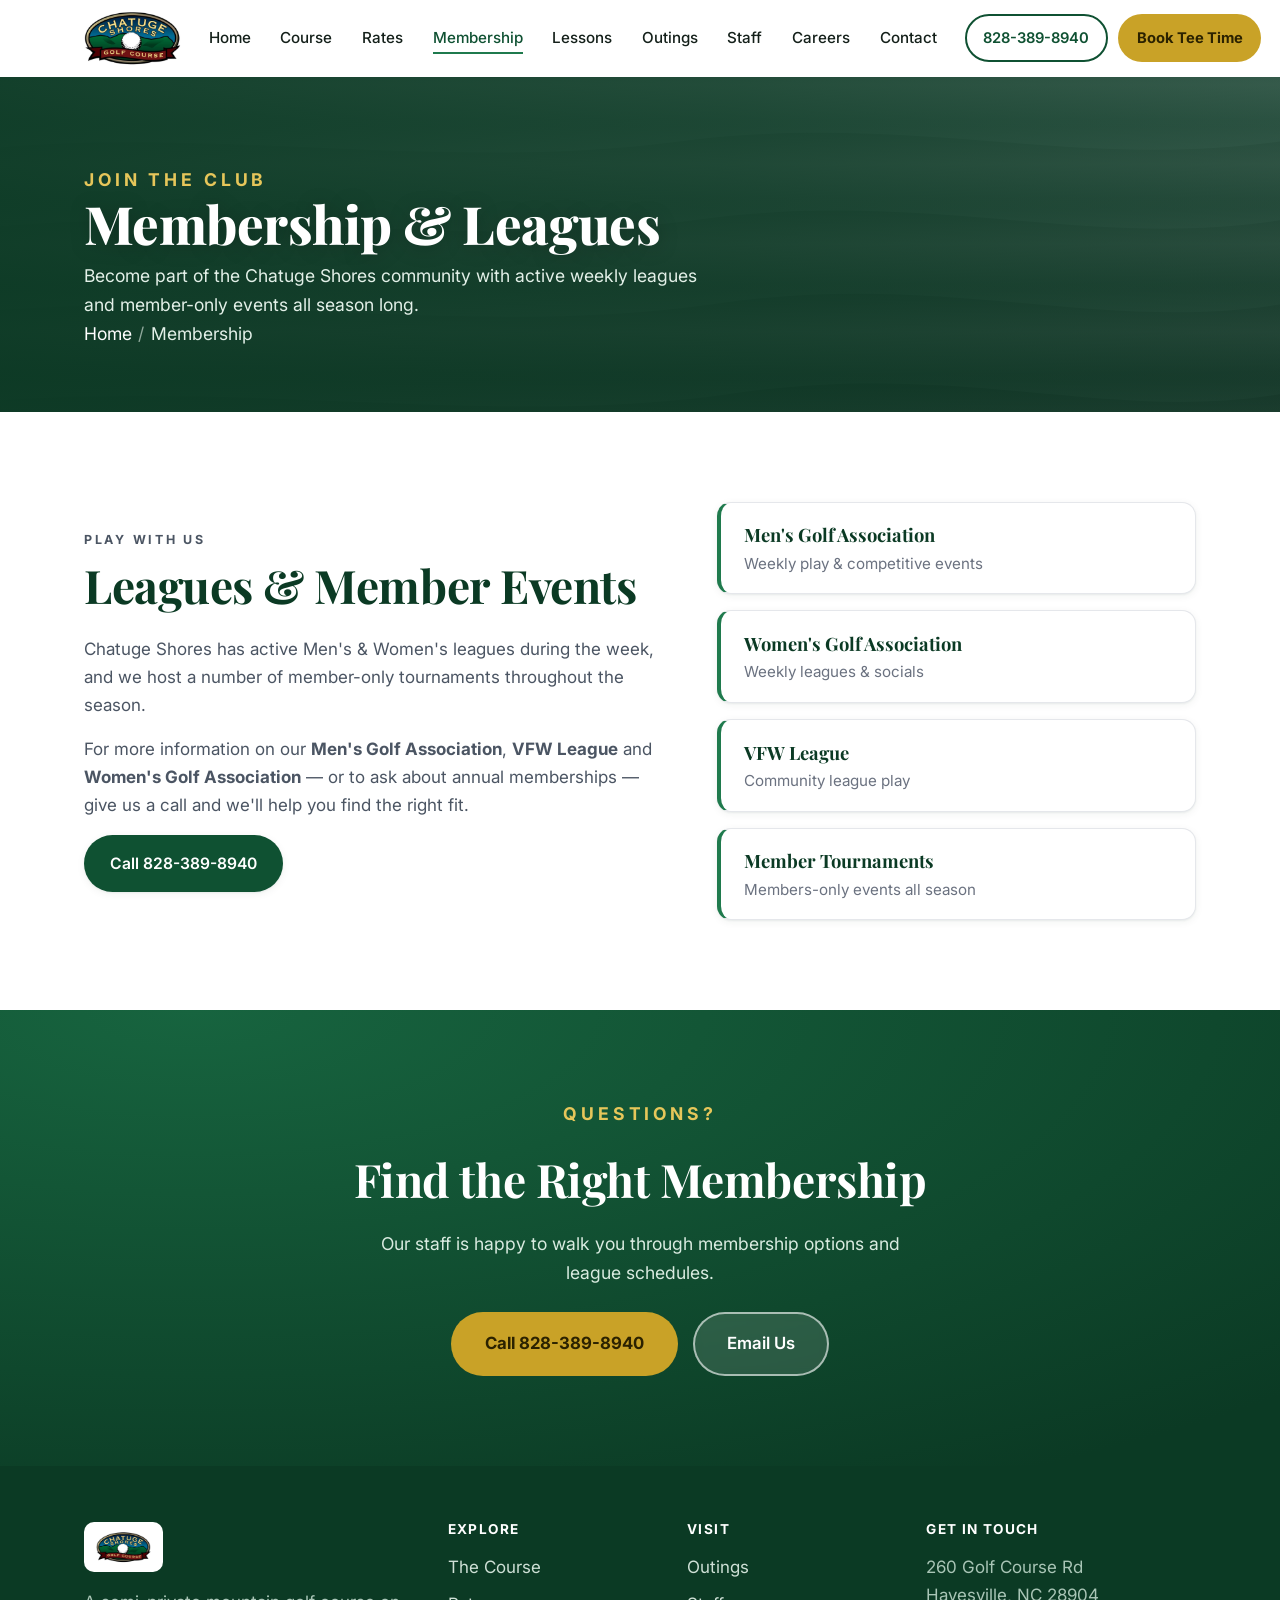
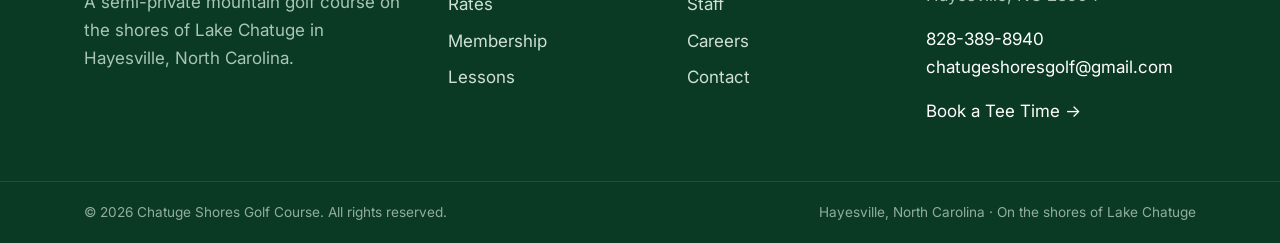
==== membership.html @ f45949d8 "main files" ====
<!DOCTYPE html>
<html lang="en">
<head>
  <meta charset="UTF-8" />
  <meta name="viewport" content="width=device-width, initial-scale=1.0" />
  <title>Membership &amp; Leagues | Chatuge Shores Golf Course</title>
  <meta name="description" content="Join Chatuge Shores. Active Men's and Women's leagues, a VFW league and member-only tournaments throughout the season. Call 828-389-8940." />
  <meta name="theme-color" content="#0f5132" />
  <link rel="icon" type="image/svg+xml" href="assets/favicon.svg" />
  <link rel="preconnect" href="https://fonts.googleapis.com" />
  <link rel="preconnect" href="https://fonts.gstatic.com" crossorigin />
  <link href="https://fonts.googleapis.com/css2?family=Playfair+Display:wght@600;700;800&family=Inter:wght@400;500;600;700&display=swap" rel="stylesheet" />
  <link rel="stylesheet" href="styles/style.css" />
</head>
<body>
  <a class="skip-link" href="#main">Skip to content</a>

  <header class="site-header" id="siteHeader">
    <div class="container header-inner">
      <a href="index.html" class="brand" aria-label="Chatuge Shores Golf Course home">
        <img src="assets/logo.png" alt="Chatuge Shores Golf Course" class="brand-logo" />
      </a>
      <nav class="main-nav" aria-label="Primary">
        <ul>
          <li><a href="index.html" data-nav="home">Home</a></li>
          <li><a href="course.html" data-nav="course">Course</a></li>
          <li><a href="rates.html" data-nav="rates">Rates</a></li>
          <li><a href="membership.html" data-nav="membership">Membership</a></li>
          <li><a href="instruction.html" data-nav="instruction">Lessons</a></li>
          <li><a href="outings.html" data-nav="outings">Outings</a></li>
          <li><a href="staff.html" data-nav="staff">Staff</a></li>
          <li><a href="careers.html" data-nav="careers">Careers</a></li>
          <li><a href="contact.html" data-nav="contact">Contact</a></li>
        </ul>
      </nav>
      <div class="header-actions">
        <a href="tel:+18283898940" class="btn btn-outline">828-389-8940</a>
        <a href="https://chatuge-shores-golf-course.book.teeitup.com/?course=8101" target="_blank" rel="noopener" class="btn btn-book">Book Tee Time</a>
      </div>
      <button class="nav-toggle" id="navToggle" aria-label="Open menu" aria-expanded="false" aria-controls="mobileNav">
        <span></span><span></span><span></span>
      </button>
    </div>
    <nav class="mobile-nav" id="mobileNav" aria-label="Mobile">
      <ul>
        <li><a href="index.html">Home</a></li>
        <li><a href="course.html">Course</a></li>
        <li><a href="rates.html">Rates</a></li>
        <li><a href="membership.html">Membership</a></li>
        <li><a href="instruction.html">Lessons</a></li>
        <li><a href="outings.html">Outings</a></li>
        <li><a href="staff.html">Staff</a></li>
        <li><a href="careers.html">Careers</a></li>
        <li><a href="contact.html">Contact</a></li>
        <li><a href="https://chatuge-shores-golf-course.book.teeitup.com/?course=8101" target="_blank" rel="noopener" class="mobile-call">Book a Tee Time Online</a></li>
        <li><a href="tel:+18283898940" class="mobile-call">Call 828-389-8940</a></li>
      </ul>
    </nav>
  </header>

  <main id="main">
    <section class="page-banner">
      <div class="container">
        <p class="eyebrow">Join the Club</p>
        <h1>Membership &amp; Leagues</h1>
        <p>Become part of the Chatuge Shores community with active weekly leagues and member-only events all season long.</p>
        <p class="breadcrumb"><a href="index.html">Home</a><span>/</span>Membership</p>
      </div>
    </section>

    <section class="section">
      <div class="container membership-grid">
        <div>
          <p class="eyebrow">Play With Us</p>
          <h2>Leagues &amp; Member Events</h2>
          <p>Chatuge Shores has active Men's &amp; Women's leagues during the week, and we host a number of member-only tournaments throughout the season.</p>
          <p>For more information on our <strong>Men's Golf Association</strong>, <strong>VFW League</strong> and <strong>Women's Golf Association</strong> &mdash; or to ask about annual memberships &mdash; give us a call and we'll help you find the right fit.</p>
          <a href="tel:+18283898940" class="btn btn-primary">Call 828-389-8940</a>
        </div>
        <ul class="feature-list">
          <li><strong>Men's Golf Association</strong><span>Weekly play &amp; competitive events</span></li>
          <li><strong>Women's Golf Association</strong><span>Weekly leagues &amp; socials</span></li>
          <li><strong>VFW League</strong><span>Community league play</span></li>
          <li><strong>Member Tournaments</strong><span>Members-only events all season</span></li>
        </ul>
      </div>
    </section>

    <section class="section cta-band">
      <div class="container">
        <p class="eyebrow light">Questions?</p>
        <h2>Find the Right Membership</h2>
        <p>Our staff is happy to walk you through membership options and league schedules.</p>
        <div class="btn-row">
          <a href="tel:+18283898940" class="btn btn-book btn-lg">Call 828-389-8940</a>
          <a href="mailto:chatugeshoresgolf@gmail.com?subject=Membership%20Inquiry" class="btn btn-ghost btn-lg">Email Us</a>
        </div>
      </div>
    </section>
  </main>

  <footer class="site-footer">
    <div class="container footer-grid">
      <div class="footer-brand">
        <img src="assets/logo.png" alt="Chatuge Shores Golf Course" class="footer-logo" />
        <p>A semi-private mountain golf course on the shores of Lake Chatuge in Hayesville, North Carolina.</p>
      </div>
      <div class="footer-col">
        <h4>Explore</h4>
        <ul>
          <li><a href="course.html">The Course</a></li>
          <li><a href="rates.html">Rates</a></li>
          <li><a href="membership.html">Membership</a></li>
          <li><a href="instruction.html">Lessons</a></li>
        </ul>
      </div>
      <div class="footer-col">
        <h4>Visit</h4>
        <ul>
          <li><a href="outings.html">Outings</a></li>
          <li><a href="staff.html">Staff</a></li>
          <li><a href="careers.html">Careers</a></li>
          <li><a href="contact.html">Contact</a></li>
        </ul>
      </div>
      <div class="footer-col footer-contact">
        <h4>Get in Touch</h4>
        <p>260 Golf Course Rd<br />Hayesville, NC 28904</p>
        <p><a href="tel:+18283898940">828-389-8940</a><br /><a href="mailto:chatugeshoresgolf@gmail.com">chatugeshoresgolf@gmail.com</a></p>
        <p><a href="https://chatuge-shores-golf-course.book.teeitup.com/?course=8101" target="_blank" rel="noopener">Book a Tee Time &rarr;</a></p>
      </div>
    </div>
    <div class="footer-bottom">
      <div class="container">
        <p>&copy; <span id="year"></span> Chatuge Shores Golf Course. All rights reserved.</p>
        <p>Hayesville, North Carolina &middot; On the shores of Lake Chatuge</p>
      </div>
    </div>
  </footer>

  <a href="tel:+18283898940" class="fab-call" aria-label="Call Chatuge Shores Golf Course">
    <svg viewBox="0 0 24 24" width="24" height="24" aria-hidden="true"><path fill="currentColor" d="M6.62 10.79a15.05 15.05 0 0 0 6.59 6.59l2.2-2.2a1 1 0 0 1 1.02-.24 11.36 11.36 0 0 0 3.57.57 1 1 0 0 1 1 1V20a1 1 0 0 1-1 1A17 17 0 0 1 3 4a1 1 0 0 1 1-1h3.5a1 1 0 0 1 1 1c0 1.25.2 2.45.57 3.57a1 1 0 0 1-.25 1.02l-2.2 2.2Z"/></svg>
  </a>

  <script src="scripts/main.js" defer></script>
</body>
</html>
---- styles/style.css ----
/* ==========================================================================
   Chatuge Shores Golf Course — Design System
   ========================================================================== */

:root {
  --green-900: #0b3a24;
  --green-800: #0f5132;
  --green-700: #17643f;
  --green-600: #1f7a4d;
  --green-500: #2d8a4e;
  --green-100: #e7f2ec;
  --gold: #c9a227;
  --gold-light: #e6c65a;
  --sand: #f6ecc9;
  --lake: #3d84c6;
  --ink: #14201a;
  --slate: #4b5563;
  --muted: #6b7280;
  --line: #e5e7eb;
  --bg: #ffffff;
  --bg-alt: #f4f7f4;
  --white: #ffffff;

  --font-serif: "Playfair Display", Georgia, "Times New Roman", serif;
  --font-sans: "Inter", -apple-system, BlinkMacSystemFont, "Segoe UI", Roboto, Helvetica, Arial, sans-serif;

  --radius: 14px;
  --radius-lg: 22px;
  --shadow-sm: 0 1px 2px rgba(11, 58, 36, 0.06), 0 2px 8px rgba(11, 58, 36, 0.06);
  --shadow-md: 0 10px 30px rgba(11, 58, 36, 0.10);
  --shadow-lg: 0 24px 60px rgba(11, 58, 36, 0.18);
  --container: 1160px;
  --header-h: 76px;
  --ease: cubic-bezier(0.22, 1, 0.36, 1);
}

/* ---------- Reset ---------- */
*, *::before, *::after { box-sizing: border-box; }
html { scroll-behavior: smooth; scroll-padding-top: calc(var(--header-h) + 10px); -webkit-text-size-adjust: 100%; }
body {
  margin: 0;
  font-family: var(--font-sans);
  color: var(--ink);
  background: var(--bg);
  line-height: 1.65;
  font-size: 17px;
  -webkit-font-smoothing: antialiased;
}
img, svg, iframe { display: block; max-width: 100%; }
a { color: var(--green-700); text-decoration: none; }
a:hover { text-decoration: underline; }
ul { margin: 0; padding: 0; list-style: none; }
h1, h2, h3, h4 { font-family: var(--font-serif); line-height: 1.12; color: var(--green-900); margin: 0 0 .5em; letter-spacing: -0.01em; }
h1 { font-size: clamp(2.4rem, 6vw, 4.2rem); font-weight: 800; }
h2 { font-size: clamp(1.9rem, 3.6vw, 2.9rem); font-weight: 700; }
h3 { font-size: 1.3rem; font-weight: 700; }
p { margin: 0 0 1rem; }

.container { width: 100%; max-width: var(--container); margin: 0 auto; padding: 0 24px; }

.eyebrow {
  text-transform: uppercase;
  letter-spacing: 0.22em;
  font-size: 0.78rem;
  font-weight: 700;
  color: var(--green-600);
  margin: 0 0 0.6rem;
}
.eyebrow.light { color: var(--gold-light); }

.skip-link {
  position: absolute; left: -999px; top: 0; z-index: 200;
  background: var(--green-800); color: #fff; padding: 10px 16px; border-radius: 0 0 8px 0;
}
.skip-link:focus { left: 0; }

/* ---------- Buttons ---------- */
.btn {
  display: inline-flex; align-items: center; justify-content: center; gap: 0.5rem;
  font-family: var(--font-sans); font-weight: 600; font-size: 0.98rem;
  padding: 0.85rem 1.5rem; border-radius: 999px; cursor: pointer;
  border: 2px solid transparent; transition: transform .25s var(--ease), box-shadow .25s var(--ease), background .2s, color .2s, border-color .2s;
  text-decoration: none; white-space: nowrap;
}
.btn:hover { text-decoration: none; transform: translateY(-2px); }
.btn-primary { background: var(--green-800); color: #fff; box-shadow: var(--shadow-sm); }
.btn-primary:hover { background: var(--green-700); box-shadow: var(--shadow-md); }
.btn-outline { background: transparent; color: var(--green-800); border-color: var(--green-800); }
.btn-outline:hover { background: var(--green-800); color: #fff; }
.btn-ghost { background: rgba(255,255,255,0.12); color: #fff; border-color: rgba(255,255,255,0.6); backdrop-filter: blur(4px); }
.btn-ghost:hover { background: #fff; color: var(--green-800); border-color: #fff; }
.btn-block { display: flex; width: 100%; margin-top: 0.5rem; }
.btn-call { background: var(--gold); color: #2b2200; font-weight: 700; }
.btn-call:hover { background: var(--gold-light); }
.btn-book { background: var(--gold); color: #2b2200; font-weight: 700; }
.btn-book:hover { background: var(--gold-light); }
.btn-lg { padding: 1rem 2rem; font-size: 1.05rem; }

/* ---------- Header ---------- */
.site-header {
  position: sticky; top: 0; z-index: 100;
  background: rgba(255,255,255,0.82);
  backdrop-filter: saturate(160%) blur(12px);
  border-bottom: 1px solid transparent;
  transition: box-shadow .3s var(--ease), background .3s, border-color .3s;
}
.site-header.scrolled { box-shadow: var(--shadow-sm); border-bottom-color: var(--line); background: rgba(255,255,255,0.95); }
.header-inner { display: flex; align-items: center; gap: 1rem; height: var(--header-h); }
.brand { display: inline-flex; align-items: center; flex: none; }
.brand-logo { height: 60px; width: auto; flex: none; max-width: none; }
.main-nav { margin-left: auto; }
.main-nav ul { display: flex; gap: 0.35rem; }
.main-nav a {
  display: inline-block; padding: 0.5rem 0.75rem; border-radius: 8px;
  color: var(--ink); font-weight: 500; font-size: 0.95rem; position: relative;
}
.main-nav a::after {
  content: ""; position: absolute; left: 0.75rem; right: 0.75rem; bottom: 0.3rem; height: 2px;
  background: var(--green-600); transform: scaleX(0); transform-origin: left; transition: transform .25s var(--ease);
}
.main-nav a:hover { text-decoration: none; color: var(--green-800); }
.main-nav a:hover::after, .main-nav a.active::after { transform: scaleX(1); }
.main-nav a.active { color: var(--green-800); }
.header-call { padding: 0.6rem 1.1rem; }

.nav-toggle { display: none; flex-direction: column; gap: 5px; width: 44px; height: 44px; border: 0; background: transparent; cursor: pointer; padding: 10px; margin-left: auto; }
.nav-toggle span { height: 2.5px; background: var(--green-900); border-radius: 2px; transition: transform .3s var(--ease), opacity .2s; }
.nav-toggle[aria-expanded="true"] span:nth-child(1) { transform: translateY(7.5px) rotate(45deg); }
.nav-toggle[aria-expanded="true"] span:nth-child(2) { opacity: 0; }
.nav-toggle[aria-expanded="true"] span:nth-child(3) { transform: translateY(-7.5px) rotate(-45deg); }

.mobile-nav { display: none; overflow: hidden; max-height: 0; transition: max-height .4s var(--ease); background: #fff; border-top: 1px solid var(--line); }
.mobile-nav.open { max-height: 640px; }
.mobile-nav ul { padding: 0.5rem 0; }
.mobile-nav a { display: block; padding: 0.9rem 24px; font-weight: 600; color: var(--ink); border-bottom: 1px solid var(--bg-alt); }
.mobile-nav a:hover { background: var(--green-100); text-decoration: none; }
.mobile-call { color: var(--green-800) !important; }

/* ---------- Hero ---------- */
.hero { position: relative; min-height: min(88vh, 760px); display: flex; align-items: center; overflow: hidden; }
.hero-media {
  position: absolute; inset: 0;
  background: url("../assets/hero.svg") center 60% / cover no-repeat;
  transform: scale(1.04);
}
.hero-video { position: absolute; inset: 0; width: 100%; height: 100%; object-fit: cover; z-index: 0; }
.hero-overlay {
  position: absolute; inset: 0;
  background: linear-gradient(100deg, rgba(11,58,36,0.82) 0%, rgba(11,58,36,0.55) 42%, rgba(11,58,36,0.12) 78%);
}
.hero-content { position: relative; z-index: 1; color: #fff; padding: 4rem 24px; }
.hero-inner { max-width: 640px; }
.hero-content .eyebrow { color: var(--gold-light); }
.hero h1 { color: #fff; text-shadow: 0 2px 24px rgba(0,0,0,0.25); }
.hero h1 span { color: var(--gold-light); font-style: italic; }
.hero-sub { font-size: 1.2rem; color: #eaf4ee; max-width: 560px; margin-bottom: 1.8rem; }
.hero-actions { display: flex; flex-wrap: wrap; gap: 0.9rem; margin-bottom: 2.2rem; }
.hero-badges { display: flex; flex-wrap: wrap; gap: 1.6rem; color: #dcefe3; font-size: 0.92rem; }
.hero-badges li { display: flex; flex-direction: column; }
.hero-badges strong { font-size: 1.35rem; color: #fff; font-family: var(--font-serif); }

/* ---------- Facts strip ---------- */
.facts { background: var(--green-800); color: #fff; }
.facts-grid { display: grid; grid-template-columns: repeat(4, 1fr); gap: 1rem; padding: 1.6rem 24px; }
.fact { text-align: center; padding: 0.4rem; border-right: 1px solid rgba(255,255,255,0.14); }
.fact:last-child { border-right: 0; }
.fact-num { display: block; font-family: var(--font-serif); font-size: clamp(1.6rem, 3vw, 2.3rem); font-weight: 800; color: var(--gold-light); }
.fact-label { font-size: 0.82rem; letter-spacing: 0.06em; text-transform: uppercase; color: #cfe4d7; }

/* ---------- Sections ---------- */
.section { padding: clamp(3.5rem, 7vw, 6.5rem) 0; }
.section-alt { background: var(--bg-alt); }
.section-dark { background: radial-gradient(120% 120% at 20% 0%, var(--green-700), var(--green-900)); color: #fff; }
.section-dark h2 { color: #fff; }
.section-head { max-width: 720px; margin-bottom: 2.6rem; }
.section-head.center { margin: 0 auto 2.8rem; text-align: center; }
.section-lead { font-size: 1.12rem; color: var(--slate); }
.section-dark .section-lead { color: #d9ebe0; }

/* ---------- About ---------- */
.about-grid { display: grid; grid-template-columns: 1.6fr 1fr; gap: 3rem; align-items: start; }
.about-copy p { color: var(--slate); }
.amenities { margin-top: 2rem; }
.amenities h3 { color: var(--green-800); margin-bottom: 0.9rem; }
.amenity-list { display: grid; grid-template-columns: 1fr 1fr; gap: 0.9rem 1.5rem; }
.amenity-list li { display: flex; align-items: center; gap: 0.7rem; font-weight: 600; color: var(--ink); }
.amenity-list svg { width: 26px; height: 26px; color: var(--green-600); background: var(--green-100); border-radius: 8px; padding: 4px; flex: none; }
.about-card {
  background: linear-gradient(160deg, var(--green-800), var(--green-700));
  color: #fff; padding: 2rem; border-radius: var(--radius-lg); box-shadow: var(--shadow-md);
  position: sticky; top: calc(var(--header-h) + 20px);
}
.about-card h3 { color: #fff; }
.about-card p { color: #d9ebe0; }
.about-card .btn-primary { background: #fff; color: var(--green-800); }
.about-card .btn-primary:hover { background: var(--gold-light); color: #2b2200; }
.about-card .btn-outline { color: #fff; border-color: rgba(255,255,255,0.7); }
.about-card .btn-outline:hover { background: #fff; color: var(--green-800); }

/* ---------- Scorecard ---------- */
.table-wrap { overflow-x: auto; border-radius: var(--radius); box-shadow: var(--shadow-sm); border: 1px solid var(--line); background: #fff; }
.scorecard { width: 100%; border-collapse: collapse; min-width: 460px; }
.scorecard th, .scorecard td { padding: 1rem 1.25rem; text-align: center; }
.scorecard thead th { background: var(--green-800); color: #fff; font-family: var(--font-sans); font-weight: 600; letter-spacing: 0.04em; text-transform: uppercase; font-size: 0.82rem; }
.scorecard thead th:first-child, .scorecard tbody th { text-align: left; }
.scorecard tbody th { font-family: var(--font-sans); font-weight: 700; color: var(--ink); display: flex; align-items: center; gap: 0.6rem; }
.scorecard tbody tr:nth-child(even) { background: var(--bg-alt); }
.scorecard tbody tr:hover { background: var(--green-100); }
.scorecard td { color: var(--slate); font-variant-numeric: tabular-nums; font-weight: 600; }
.tee { width: 14px; height: 14px; border-radius: 50%; display: inline-block; border: 2px solid rgba(0,0,0,0.15); flex: none; }
.tee-blue { background: #2f6fd0; }
.tee-white { background: #fff; }
.tee-gold { background: var(--gold); }
.tee-red { background: #d64545; }
.fineprint { margin-top: 1rem; color: var(--muted); font-size: 0.9rem; }

/* ---------- Cards (rates) ---------- */
.cards-3 { display: grid; grid-template-columns: repeat(3, 1fr); gap: 1.5rem; }
.rate-card {
  background: #fff; border: 1px solid var(--line); border-radius: var(--radius-lg);
  padding: 2rem; box-shadow: var(--shadow-sm); position: relative;
  transition: transform .3s var(--ease), box-shadow .3s var(--ease); display: flex; flex-direction: column;
}
.rate-card:hover { transform: translateY(-6px); box-shadow: var(--shadow-lg); }
.rate-card.featured { border-color: var(--green-600); box-shadow: var(--shadow-md); }
.rate-flag { position: absolute; top: -13px; left: 2rem; background: var(--gold); color: #2b2200; font-size: 0.72rem; font-weight: 800; text-transform: uppercase; letter-spacing: 0.08em; padding: 0.35rem 0.8rem; border-radius: 999px; }
.rate-desc { color: var(--slate); }
.tick-list { margin: 1rem 0 1.5rem; display: grid; gap: 0.6rem; flex: 1; }
.tick-list li { position: relative; padding-left: 1.7rem; color: var(--ink); }
.tick-list li::before {
  content: ""; position: absolute; left: 0; top: 0.35rem; width: 18px; height: 18px;
  background: var(--green-100); border-radius: 50%;
  background-image: url("data:image/svg+xml,%3Csvg xmlns='http://www.w3.org/2000/svg' viewBox='0 0 24 24' fill='%231f7a4d'%3E%3Cpath d='M9 16.2 4.8 12l-1.4 1.4L9 19 21 7l-1.4-1.4z'/%3E%3C/svg%3E");
  background-repeat: no-repeat; background-position: center; background-size: 14px;
}

/* ---------- Membership / Careers feature lists ---------- */
.membership-grid, .careers-grid { display: grid; grid-template-columns: 1.1fr 0.9fr; gap: 3rem; align-items: center; }
.membership-grid p, .careers-grid p { color: var(--slate); }
.feature-list { display: grid; gap: 1rem; }
.feature-list li {
  background: #fff; border: 1px solid var(--line); border-left: 4px solid var(--green-600);
  border-radius: var(--radius); padding: 1.1rem 1.4rem; box-shadow: var(--shadow-sm);
  display: flex; flex-direction: column; transition: transform .25s var(--ease);
}
.feature-list li:hover { transform: translateX(4px); }
.feature-list strong { color: var(--green-900); font-family: var(--font-serif); font-size: 1.15rem; }
.feature-list span { color: var(--muted); font-size: 0.95rem; }

/* ---------- Instruction ---------- */
.instruction-grid { display: grid; grid-template-columns: 1fr 1.1fr; gap: 3rem; align-items: center; }
.instruction-card p { color: var(--slate); }
.instruction-contact { margin-top: 1.5rem; }
.instructor-figure { margin: 0 0 1.6rem; }
.instructor-figure img {
  width: 100%; max-height: 460px; object-fit: cover; object-position: center top;
  border-radius: var(--radius-lg); box-shadow: var(--shadow-md); background: var(--green-100);
}
.instructor-figure figcaption {
  margin-top: 0.75rem; font-family: var(--font-serif); color: var(--green-800);
  font-weight: 700; font-size: 1.05rem;
}
.instructor-figure figcaption span { display: block; font-family: var(--font-sans); font-weight: 700; font-size: 0.8rem; letter-spacing: 0.06em; text-transform: uppercase; color: var(--gold); margin-top: 0.15rem; }
.lesson-list { display: grid; gap: 1.2rem; }
.lesson-list li {
  background: #fff; border: 1px solid var(--line); border-radius: var(--radius);
  padding: 1.5rem 1.6rem; box-shadow: var(--shadow-sm); position: relative; padding-left: 4rem;
  transition: transform .25s var(--ease), box-shadow .25s var(--ease);
}
.lesson-list li:hover { transform: translateY(-4px); box-shadow: var(--shadow-md); }
.lesson-list li::before {
  content: ""; position: absolute; left: 1.4rem; top: 1.7rem; width: 14px; height: 14px; border-radius: 50%;
  background: var(--gold); box-shadow: 0 0 0 5px rgba(201,162,39,0.18);
}
.lesson-list h3 { margin-bottom: 0.25rem; color: var(--green-800); }
.lesson-list p { margin: 0; color: var(--slate); }

/* ---------- Outings ---------- */
.outing-features { display: grid; grid-template-columns: repeat(auto-fit, minmax(180px, 1fr)); gap: 1rem; margin-bottom: 2.5rem; }
.outing-feature {
  background: rgba(255,255,255,0.08); border: 1px solid rgba(255,255,255,0.18);
  border-radius: var(--radius); padding: 1.1rem 1.2rem; text-align: center; font-weight: 600;
  backdrop-filter: blur(4px); transition: background .25s, transform .25s var(--ease);
}
.outing-feature:hover { background: rgba(255,255,255,0.16); transform: translateY(-3px); }
.outings-cta { text-align: center; max-width: 560px; margin: 0 auto; }
.outings-cta p { color: #eaf4ee; font-size: 1.1rem; }

/* ---------- Staff ---------- */
.staff-grid { display: grid; grid-template-columns: repeat(auto-fit, minmax(240px, 1fr)); gap: 1.5rem; }
.staff-card {
  background: #fff; border: 1px solid var(--line); border-radius: var(--radius-lg);
  padding: 2rem 1.6rem; box-shadow: var(--shadow-sm); text-align: center;
  transition: transform .3s var(--ease), box-shadow .3s var(--ease);
}
.staff-card:hover { transform: translateY(-6px); box-shadow: var(--shadow-lg); }
.staff-avatar {
  width: 76px; height: 76px; border-radius: 50%; margin: 0 auto 1rem;
  display: grid; place-items: center; font-family: var(--font-serif); font-weight: 800; font-size: 1.5rem;
  color: #fff; background: linear-gradient(150deg, var(--green-600), var(--green-800));
  box-shadow: 0 8px 20px rgba(15,81,50,0.3);
}
.staff-card h3 { margin-bottom: 0.15rem; font-size: 1.2rem; }
.staff-role { color: var(--gold); font-weight: 700; font-size: 0.9rem; text-transform: uppercase; letter-spacing: 0.05em; margin-bottom: 0.9rem; }
.staff-bio { color: var(--slate); font-size: 0.95rem; margin: 0; }

/* ---------- Contact ---------- */
.contact-grid { display: grid; grid-template-columns: 0.9fr 1.1fr; gap: 2.5rem; align-items: stretch; }
.contact-list { display: grid; gap: 1.4rem; margin-bottom: 1.6rem; }
.contact-list li { display: flex; gap: 1rem; align-items: flex-start; }
.contact-list span:last-child { color: var(--slate); }
.contact-list strong { color: var(--green-900); }
.contact-icon {
  flex: none; width: 44px; height: 44px; border-radius: 12px; display: grid; place-items: center;
  background: var(--green-100); color: var(--green-700);
}
.map-wrap { border-radius: var(--radius-lg); overflow: hidden; box-shadow: var(--shadow-md); min-height: 380px; border: 1px solid var(--line); }
.map-wrap iframe { width: 100%; height: 100%; min-height: 380px; border: 0; }

/* ---------- Footer ---------- */
.site-footer { background: var(--green-900); color: #cfe0d6; }
.footer-grid { display: grid; grid-template-columns: 1.6fr 1fr 1fr 1.3fr; gap: 2rem; padding: 3.5rem 24px 2.5rem; }
.footer-logo { height: 50px; background: #fff; padding: 8px 12px; border-radius: 10px; margin-bottom: 1rem; }
.footer-brand p { color: #a9c5b6; max-width: 320px; }
.footer-col h4 { color: #fff; font-family: var(--font-sans); font-size: 0.85rem; text-transform: uppercase; letter-spacing: 0.1em; margin-bottom: 1rem; }
.footer-col ul { display: grid; gap: 0.55rem; }
.footer-col a { color: #cfe0d6; }
.footer-col a:hover { color: var(--gold-light); text-decoration: none; }
.footer-contact p { color: #a9c5b6; }
.footer-contact a { color: #fff; }
.footer-bottom { border-top: 1px solid rgba(255,255,255,0.1); }
.footer-bottom .container { display: flex; justify-content: space-between; flex-wrap: wrap; gap: 0.5rem; padding-top: 1.2rem; padding-bottom: 1.2rem; }
.footer-bottom p { margin: 0; font-size: 0.85rem; color: #91ad9f; }

/* ---------- Floating call button ---------- */
.fab-call {
  position: fixed; right: 20px; bottom: 20px; z-index: 90;
  width: 58px; height: 58px; border-radius: 50%; display: none; place-items: center;
  background: var(--gold); color: #2b2200; box-shadow: var(--shadow-lg);
  transition: transform .25s var(--ease); animation: fabPulse 2.6s infinite;
}
.fab-call:hover { transform: scale(1.08); text-decoration: none; }
@keyframes fabPulse { 0%, 100% { box-shadow: 0 0 0 0 rgba(201,162,39,0.5), var(--shadow-lg); } 50% { box-shadow: 0 0 0 12px rgba(201,162,39,0); } }

/* ---------- Scroll reveal ---------- */
.reveal { opacity: 0; transform: translateY(28px); transition: opacity .7s var(--ease), transform .7s var(--ease); }
.reveal.visible { opacity: 1; transform: none; }

/* ---------- Header actions (book + call) ---------- */
.header-actions { display: flex; align-items: center; gap: 0.6rem; }
.header-actions .btn { padding: 0.6rem 1.05rem; font-size: 0.92rem; }

/* ---------- Interior page banner ---------- */
.page-banner { position: relative; color: #fff; overflow: hidden; padding: clamp(3rem, 7vw, 5.5rem) 0 clamp(2.5rem, 5vw, 4rem); }
.page-banner::before {
  content: ""; position: absolute; inset: 0;
  background: url("../assets/hero.svg") center 60% / cover no-repeat;
  transform: scale(1.05);
}
.page-banner::after {
  content: ""; position: absolute; inset: 0;
  background: linear-gradient(100deg, rgba(11,58,36,0.9) 0%, rgba(11,58,36,0.7) 55%, rgba(11,58,36,0.45) 100%);
}
.page-banner .container { position: relative; z-index: 1; }
.page-banner h1 { color: #fff; font-size: clamp(2rem, 5vw, 3.3rem); text-shadow: 0 2px 20px rgba(0,0,0,0.25); margin-bottom: 0.5rem; }
.page-banner .eyebrow { color: var(--gold-light); }
.page-banner p { color: #e3f0e8; max-width: 620px; font-size: 1.1rem; margin: 0; }
.breadcrumb { margin-top: 1.2rem; font-size: 0.9rem; color: #cfe4d7; }
.breadcrumb a { color: #fff; }
.breadcrumb span { opacity: 0.6; margin: 0 0.4rem; }

/* ---------- Home quick links ---------- */
.quicklinks { display: grid; grid-template-columns: repeat(auto-fit, minmax(220px, 1fr)); gap: 1.4rem; }
.quicklink {
  display: block; background: #fff; border: 1px solid var(--line); border-radius: var(--radius-lg);
  padding: 1.8rem; box-shadow: var(--shadow-sm); color: var(--ink);
  transition: transform .3s var(--ease), box-shadow .3s var(--ease); position: relative; overflow: hidden;
}
.quicklink:hover { transform: translateY(-6px); box-shadow: var(--shadow-lg); text-decoration: none; }
.quicklink::after {
  content: ""; position: absolute; left: 0; bottom: 0; width: 100%; height: 4px;
  background: linear-gradient(90deg, var(--green-600), var(--gold)); transform: scaleX(0); transform-origin: left; transition: transform .3s var(--ease);
}
.quicklink:hover::after { transform: scaleX(1); }
.quicklink .ql-icon {
  width: 52px; height: 52px; border-radius: 14px; display: grid; place-items: center;
  background: var(--green-100); color: var(--green-700); margin-bottom: 1rem;
}
.quicklink .ql-icon svg { width: 28px; height: 28px; }
.quicklink h3 { margin-bottom: 0.3rem; color: var(--green-800); }
.quicklink p { margin: 0; color: var(--slate); font-size: 0.96rem; }
.quicklink .ql-more { display: inline-block; margin-top: 0.9rem; color: var(--green-700); font-weight: 700; font-size: 0.9rem; }

/* ---------- CTA band ---------- */
.cta-band { background: radial-gradient(120% 120% at 15% 0%, var(--green-700), var(--green-900)); color: #fff; text-align: center; }
.cta-band h2 { color: #fff; }
.cta-band p { color: #d9ebe0; max-width: 560px; margin: 0 auto 1.6rem; font-size: 1.1rem; }
.cta-band .btn-row { display: flex; gap: 0.9rem; justify-content: center; flex-wrap: wrap; }

/* ---------- Staff photos ---------- */
.staff-photo {
  width: 172px; height: 172px; border-radius: 50%; object-fit: cover; object-position: top; margin: 0 auto 1.1rem;
  border: 4px solid #fff; box-shadow: 0 8px 24px rgba(15,81,50,0.28); background: var(--green-100);
}

/* Featured staff member (Bill) */
.staff-featured {
  display: grid; grid-template-columns: 320px 1fr; gap: 2.75rem; align-items: center;
  background: #fff; border: 1px solid var(--line); border-radius: var(--radius-lg);
  padding: 2.5rem; box-shadow: var(--shadow-md); margin-bottom: 3rem;
}
.staff-featured .staff-photo-lg {
  width: 100%; aspect-ratio: 4 / 5; object-fit: cover; object-position: top;
  border-radius: var(--radius-lg); border: 5px solid #fff; background: var(--green-100);
  box-shadow: var(--shadow-lg);
}
.staff-featured .staff-eyebrow { color: var(--green-600); text-transform: uppercase; letter-spacing: 0.18em; font-size: 0.78rem; font-weight: 700; margin: 0 0 0.5rem; }
.staff-featured h3 { font-size: clamp(1.6rem, 3vw, 2.1rem); margin-bottom: 0.1rem; }
.staff-featured .staff-role { font-size: 0.95rem; margin-bottom: 1.1rem; }
.staff-featured .staff-bio { color: var(--slate); font-size: 1.02rem; margin-bottom: 0.9rem; }
.staff-featured .staff-bio:last-child { margin-bottom: 0; }
.team-subhead { margin: 0 0 1.6rem; }
.team-subhead h3 { color: var(--green-800); font-size: 1.5rem; margin: 0; }

/* ---------- Info cards (contact split) ---------- */
.info-card { background: #fff; border: 1px solid var(--line); border-radius: var(--radius-lg); padding: 2rem; box-shadow: var(--shadow-sm); }

/* ---------- Course layout & rules ---------- */
.layout-grid { display: grid; grid-template-columns: 1.15fr 0.85fr; gap: 2.5rem; align-items: start; }
.course-map-fig { margin: 0; }
.course-map {
  width: 100%; height: auto; border-radius: var(--radius-lg); background: #fff;
  border: 1px solid var(--line); box-shadow: var(--shadow-md); padding: 0.75rem;
}
.course-map-fig figcaption { margin-top: 0.85rem; color: var(--muted); font-size: 0.9rem; text-align: center; }
.rules-card { background: #fff; border: 1px solid var(--line); border-radius: var(--radius-lg); padding: 2rem; box-shadow: var(--shadow-sm); }
.rules-card h3 { color: var(--green-800); margin-bottom: 0.35rem; }
.rules-note { color: var(--muted); font-size: 0.92rem; font-style: italic; margin-bottom: 1.2rem; }
.rules-list { counter-reset: rule; display: grid; gap: 0.7rem; }
.rules-list li { position: relative; padding-left: 2.6rem; color: var(--ink); line-height: 1.45; }
.rules-list li::before {
  counter-increment: rule; content: counter(rule);
  position: absolute; left: 0; top: 0; width: 26px; height: 26px;
  display: grid; place-items: center; border-radius: 50%;
  background: var(--green-100); color: var(--green-700); font-weight: 700; font-size: 0.82rem;
  font-family: var(--font-sans);
}

/* ---------- Responsive ---------- */
@media (max-width: 1050px) {
  .main-nav, .header-actions { display: none; }
  .nav-toggle { display: flex; }
  .mobile-nav { display: block; }
  .about-grid, .membership-grid, .careers-grid, .instruction-grid, .contact-grid, .layout-grid { grid-template-columns: 1fr; }
  .staff-featured { grid-template-columns: 1fr; text-align: center; }
  .staff-featured .staff-photo-lg { max-width: 300px; margin: 0 auto; aspect-ratio: 4 / 5; }
  .about-card { position: static; }
  .cards-3 { grid-template-columns: 1fr; }
  .fab-call { display: grid; }
}
@media (max-width: 640px) {
  body { font-size: 16px; }
  .facts-grid { grid-template-columns: 1fr 1fr; gap: 0.5rem 0; }
  .fact:nth-child(2) { border-right: 0; }
  .amenity-list { grid-template-columns: 1fr; }
  .hero-content { padding: 3rem 24px; }
  .footer-grid { grid-template-columns: 1fr 1fr; }
  .footer-brand { grid-column: 1 / -1; }
}
@media (max-width: 420px) {
  .footer-grid { grid-template-columns: 1fr; }
  .hero-badges { gap: 1rem 1.2rem; }
}

@media (prefers-reduced-motion: reduce) {
  html { scroll-behavior: auto; }
  * { animation: none !important; transition: none !important; }
  .reveal { opacity: 1; transform: none; }
}
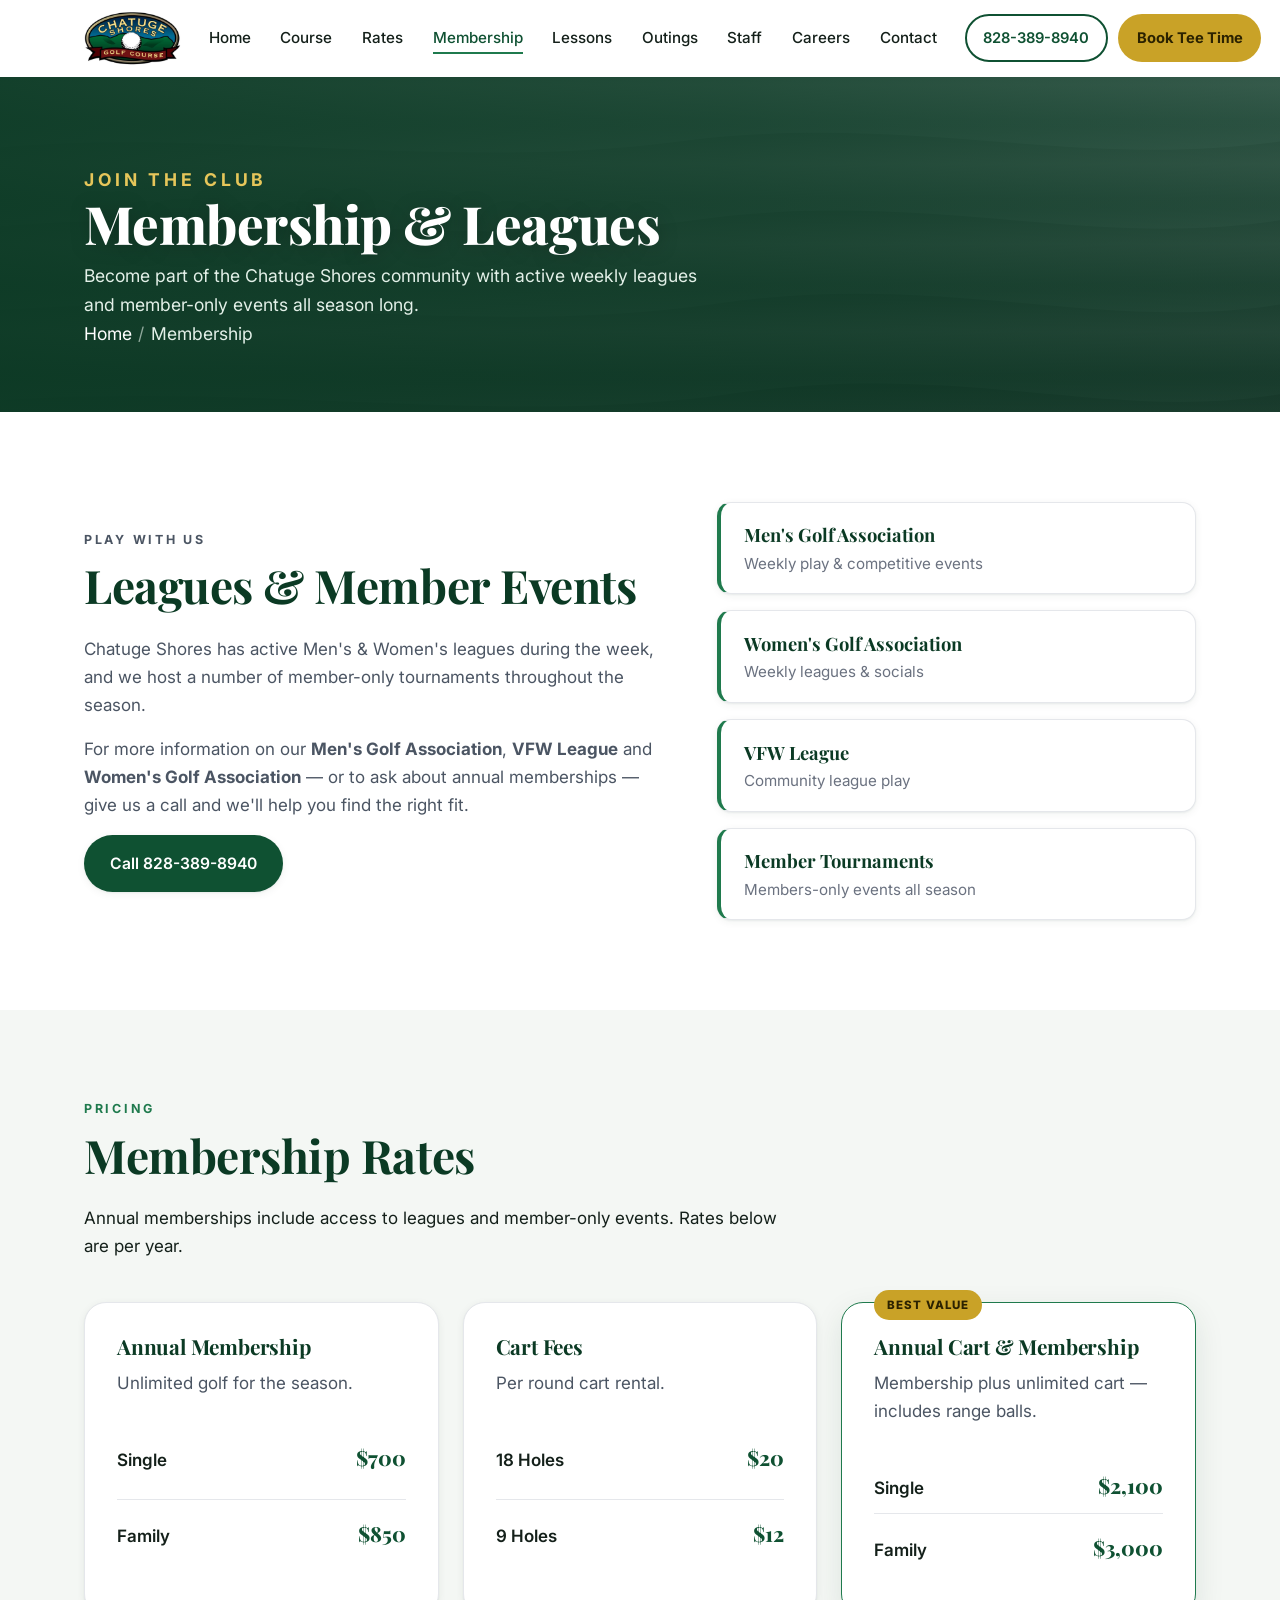
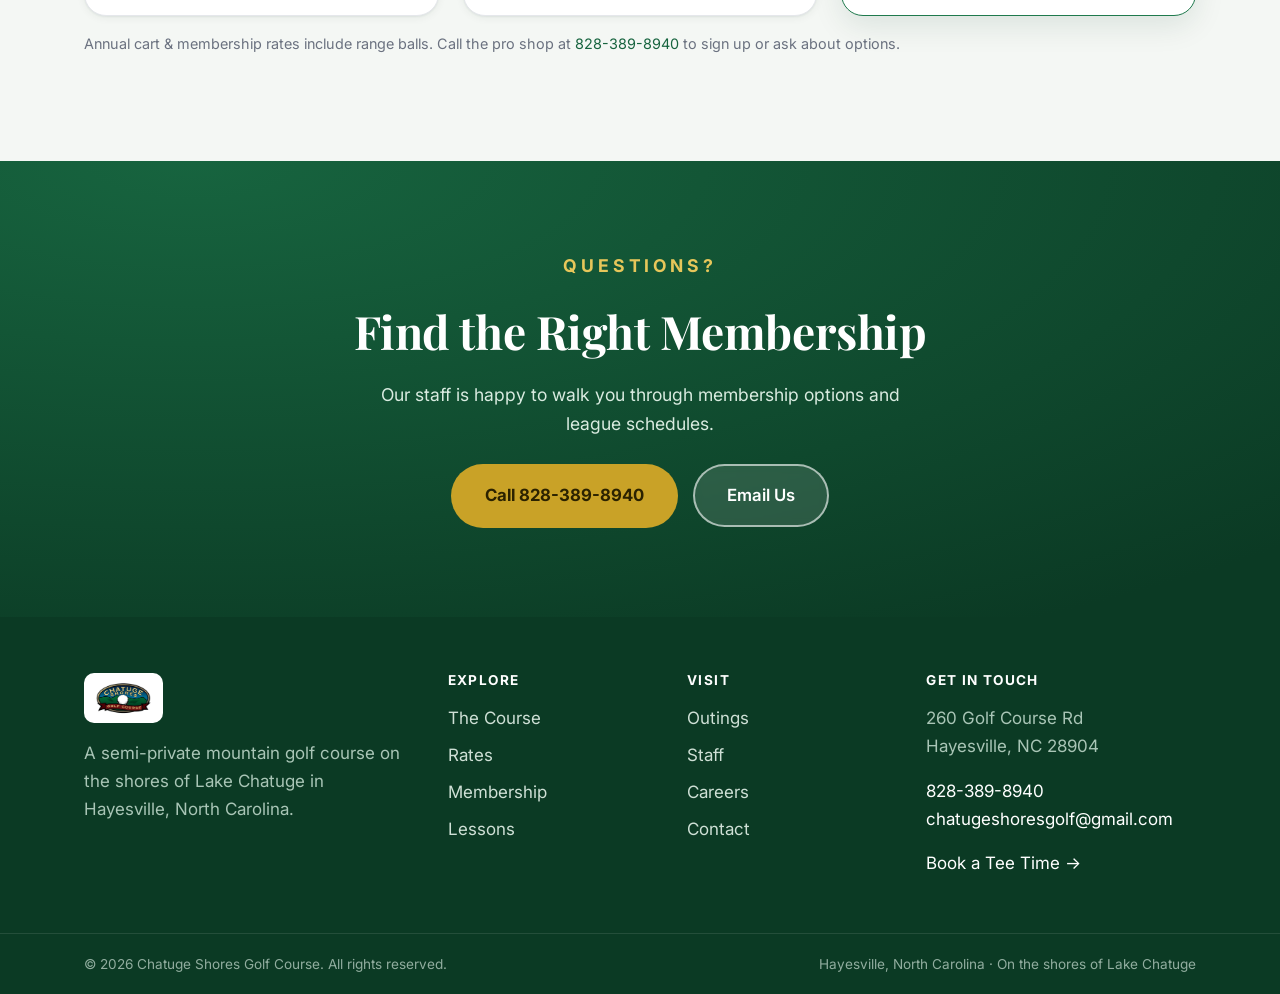
==== commit 375d8d1a: "updated membership" ====
--- a/membership.html
+++ b/membership.html
@@ -86,6 +86,44 @@
       </div>
     </section>
 
+    <section class="section section-alt">
+      <div class="container">
+        <div class="section-head">
+          <p class="eyebrow">Pricing</p>
+          <h2>Membership Rates</h2>
+          <p>Annual memberships include access to leagues and member-only events. Rates below are per year.</p>
+        </div>
+        <div class="cards-3">
+          <div class="rate-card">
+            <h3>Annual Membership</h3>
+            <p class="rate-desc">Unlimited golf for the season.</p>
+            <ul class="price-list">
+              <li><span>Single</span><span class="price-amt">$700</span></li>
+              <li><span>Family</span><span class="price-amt">$850</span></li>
+            </ul>
+          </div>
+          <div class="rate-card">
+            <h3>Cart Fees</h3>
+            <p class="rate-desc">Per round cart rental.</p>
+            <ul class="price-list">
+              <li><span>18 Holes</span><span class="price-amt">$20</span></li>
+              <li><span>9 Holes</span><span class="price-amt">$12</span></li>
+            </ul>
+          </div>
+          <div class="rate-card featured">
+            <span class="rate-flag">Best Value</span>
+            <h3>Annual Cart &amp; Membership</h3>
+            <p class="rate-desc">Membership plus unlimited cart &mdash; includes range balls.</p>
+            <ul class="price-list">
+              <li><span>Single</span><span class="price-amt">$2,100</span></li>
+              <li><span>Family</span><span class="price-amt">$3,000</span></li>
+            </ul>
+          </div>
+        </div>
+        <p class="fineprint">Annual cart &amp; membership rates include range balls. Call the pro shop at <a href="tel:+18283898940">828-389-8940</a> to sign up or ask about options.</p>
+      </div>
+    </section>
+
     <section class="section cta-band">
       <div class="container">
         <p class="eyebrow light">Questions?</p>
--- a/styles/style.css
+++ b/styles/style.css
@@ -233,6 +233,13 @@
   background-image: url("data:image/svg+xml,%3Csvg xmlns='http://www.w3.org/2000/svg' viewBox='0 0 24 24' fill='%231f7a4d'%3E%3Cpath d='M9 16.2 4.8 12l-1.4 1.4L9 19 21 7l-1.4-1.4z'/%3E%3C/svg%3E");
   background-repeat: no-repeat; background-position: center; background-size: 14px;
 }
+.price-list { list-style: none; margin: 1rem 0 0.5rem; padding: 0; display: grid; gap: 0.25rem; flex: 1; }
+.price-list li {
+  display: flex; align-items: baseline; justify-content: space-between; gap: 1rem;
+  padding: 0.7rem 0; border-bottom: 1px solid var(--line); color: var(--ink); font-weight: 600;
+}
+.price-list li:last-child { border-bottom: none; }
+.price-amt { font-family: var(--font-serif); font-weight: 800; font-size: 1.3rem; color: var(--green-800); }
 
 /* ---------- Membership / Careers feature lists ---------- */
 .membership-grid, .careers-grid { display: grid; grid-template-columns: 1.1fr 0.9fr; gap: 3rem; align-items: center; }
